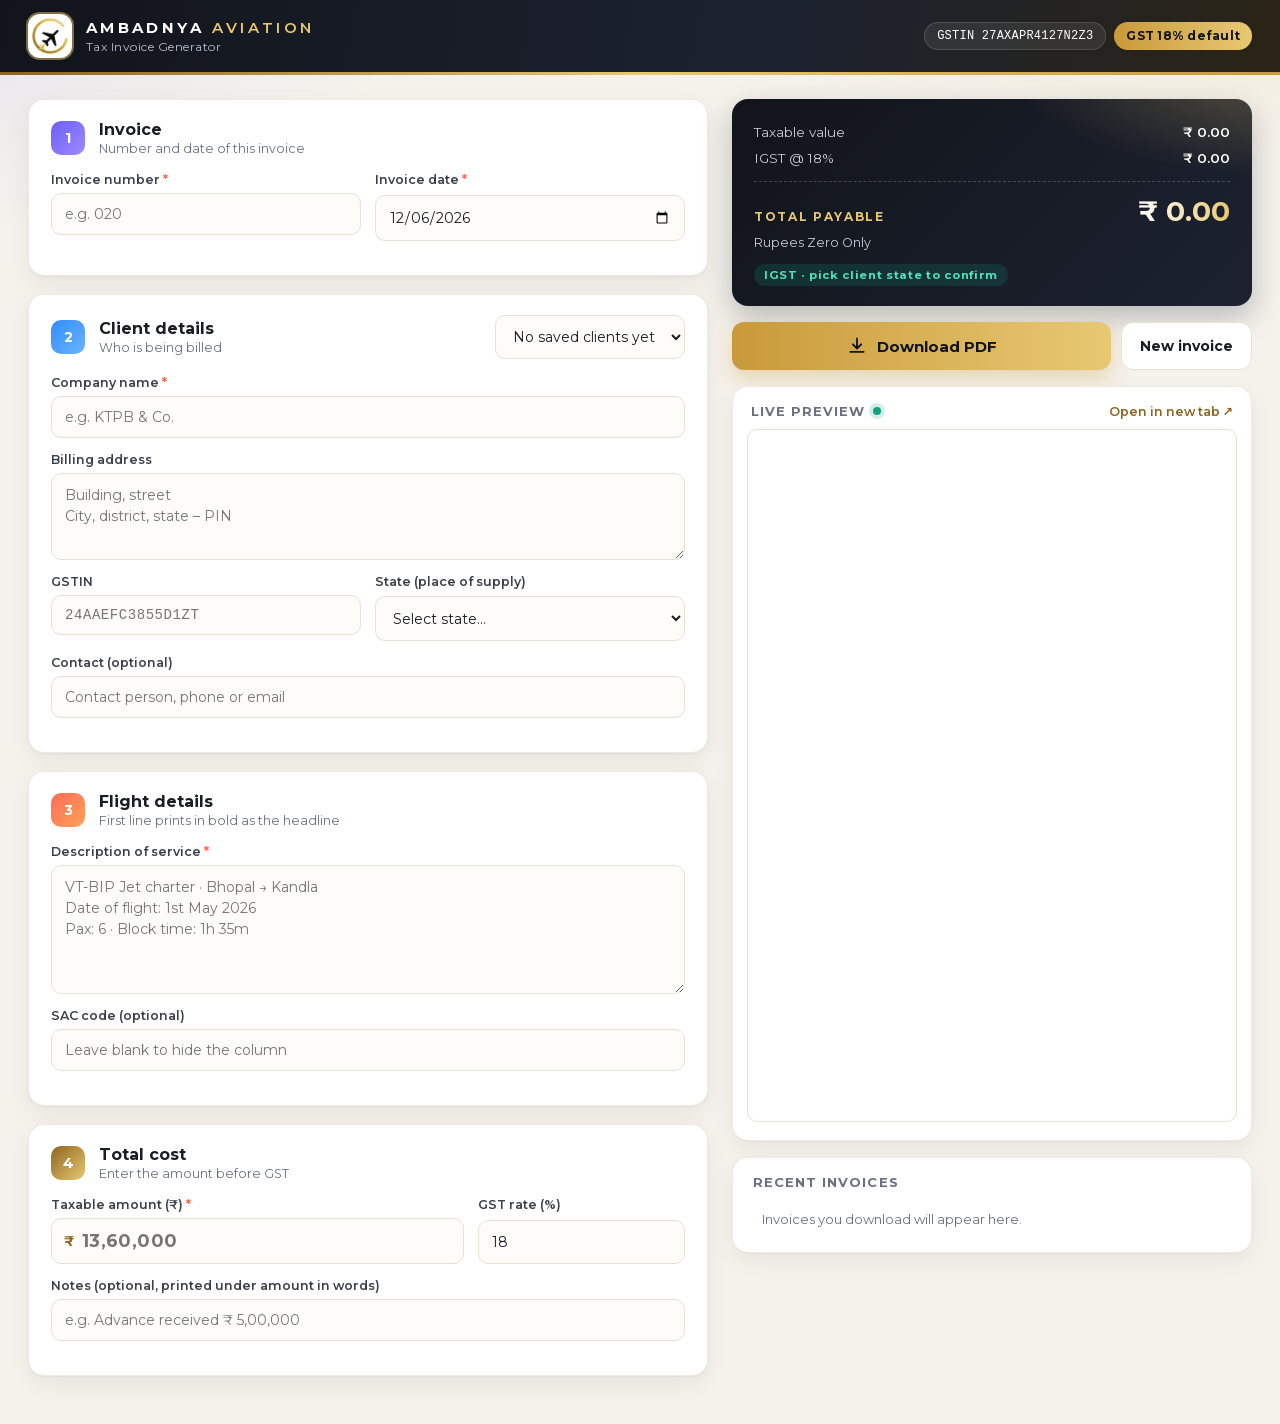
==== index.html @ 086a18ab "Add Ambadnya Aviation tax invoice generator dashboard Browser-only dashboard that produces branded A" ====
<!doctype html>
<html lang="en">
<head>
  <meta charset="utf-8" />
  <meta name="viewport" content="width=device-width, initial-scale=1" />
  <title>Ambadnya Aviation · Invoice Generator</title>
  <link rel="icon" href="assets/logo-mark.png" />
  <link rel="stylesheet" href="assets/styles.css" />
</head>
<body>
  <header class="topbar">
    <div class="brand">
      <img src="assets/logo-mark.png" alt="" class="brand-mark" />
      <div>
        <div class="brand-name">AMBADNYA <span>AVIATION</span></div>
        <div class="brand-sub">Tax Invoice Generator</div>
      </div>
    </div>
    <div class="topbar-meta">
      <span class="chip" id="chip-gstin"></span>
      <span class="chip chip-gold" id="chip-rate"></span>
    </div>
  </header>

  <main class="layout">
    <section class="form-col">
      <form id="invoice-form" novalidate autocomplete="off">

        <div class="card">
          <div class="card-head">
            <span class="step step-1">1</span>
            <div><h2>Invoice</h2><p>Number and date of this invoice</p></div>
          </div>
          <div class="grid-2">
            <label class="field">
              <span>Invoice number <b>*</b></span>
              <input id="invoiceNo" name="invoiceNo" placeholder="e.g. 020" required />
              <small id="invoiceNo-hint" class="hint"></small>
            </label>
            <label class="field">
              <span>Invoice date <b>*</b></span>
              <input id="date" name="date" type="date" required />
            </label>
          </div>
        </div>

        <div class="card">
          <div class="card-head">
            <span class="step step-2">2</span>
            <div><h2>Client details</h2><p>Who is being billed</p></div>
            <div class="card-tools">
              <select id="savedClients" aria-label="Load a saved client">
                <option value="">Saved clients…</option>
              </select>
            </div>
          </div>
          <label class="field">
            <span>Company name <b>*</b></span>
            <input id="clientName" name="clientName" placeholder="e.g. KTPB & Co." required />
          </label>
          <label class="field">
            <span>Billing address</span>
            <textarea id="clientAddress" name="clientAddress" rows="3" placeholder="Building, street&#10;City, district, state – PIN"></textarea>
          </label>
          <div class="grid-2">
            <label class="field">
              <span>GSTIN</span>
              <input id="clientGstin" name="clientGstin" maxlength="15" placeholder="24AAEFC3855D1ZT" class="mono upper" />
              <small id="gstin-hint" class="hint"></small>
            </label>
            <label class="field">
              <span>State (place of supply)</span>
              <select id="clientState" name="clientState"></select>
            </label>
          </div>
          <label class="field">
            <span>Contact (optional)</span>
            <input id="clientContact" name="clientContact" placeholder="Contact person, phone or email" />
          </label>
        </div>

        <div class="card">
          <div class="card-head">
            <span class="step step-3">3</span>
            <div><h2>Flight details</h2><p>First line prints in bold as the headline</p></div>
          </div>
          <label class="field">
            <span>Description of service <b>*</b></span>
            <textarea id="flight" name="flight" rows="5" placeholder="VT-BIP Jet charter · Bhopal → Kandla&#10;Date of flight: 1st May 2026&#10;Pax: 6 · Block time: 1h 35m"></textarea>
          </label>
          <label class="field field-inline">
            <span>SAC code (optional)</span>
            <input id="sac" name="sac" placeholder="Leave blank to hide the column" />
          </label>
        </div>

        <div class="card">
          <div class="card-head">
            <span class="step step-4">4</span>
            <div><h2>Total cost</h2><p>Enter the amount before GST</p></div>
          </div>
          <div class="grid-2 grid-amount">
            <label class="field">
              <span>Taxable amount (₹) <b>*</b></span>
              <div class="money"><i>₹</i><input id="amount" name="amount" inputmode="decimal" placeholder="13,60,000" /></div>
            </label>
            <label class="field">
              <span>GST rate (%)</span>
              <input id="gstRate" name="gstRate" type="number" min="0" max="28" step="0.5" />
            </label>
          </div>
          <label class="field">
            <span>Notes (optional, printed under amount in words)</span>
            <input id="notes" name="notes" placeholder="e.g. Advance received ₹ 5,00,000" />
          </label>
        </div>
      </form>
    </section>

    <aside class="side-col">
      <div class="summary">
        <div class="summary-row"><span>Taxable value</span><b id="s-taxable">₹ 0.00</b></div>
        <div id="s-taxlines"></div>
        <div class="summary-total"><span>Total payable</span><b id="s-total">₹ 0.00</b></div>
        <div class="summary-words" id="s-words">Rupees Zero Only</div>
        <div class="summary-tag" id="s-type">IGST · inter-state</div>
      </div>

      <div class="actions">
        <button type="button" id="btn-download" class="btn btn-primary">
          <svg viewBox="0 0 24 24" aria-hidden="true"><path d="M12 3v12m0 0-5-5m5 5 5-5M4 19h16" /></svg>
          Download PDF
        </button>
        <button type="button" id="btn-new" class="btn btn-ghost">New invoice</button>
      </div>
      <div id="form-error" class="form-error" role="alert"></div>

      <div class="preview card">
        <div class="preview-head">
          <h3>Live preview</h3>
          <span class="dot"></span>
          <a id="open-preview" class="preview-open" href="#" target="_blank" rel="noopener">Open in new tab ↗</a>
        </div>
        <iframe id="preview" title="Invoice PDF preview"></iframe>
      </div>

      <div class="card history">
        <div class="preview-head"><h3>Recent invoices</h3></div>
        <ul id="history"></ul>
      </div>
    </aside>
  </main>

  <script src="vendor/jspdf.umd.min.js"></script>
  <script src="assets/embedded.js"></script>
  <script src="assets/config.js"></script>
  <script src="assets/invoice.js"></script>
  <script src="assets/app.js"></script>
</body>
</html>
---- assets/styles.css ----
:root {
  --ink: #11141a;
  --ink-2: #1c2230;
  --gold: #c99a3b;
  --gold-2: #e8c873;
  --gold-deep: #8c651e;
  --bg: #f5f2ec;
  --card: #ffffff;
  --text: #1a1d24;
  --muted: #6a7080;
  --line: #e7e1d4;
  --focus: #c99a3b;
  --teal: #10a37f;
  --violet: #6d5dfc;
  --coral: #ff6b57;
  --sky: #2f8cff;
  --danger: #d93a3a;
  --radius: 16px;
  --shadow: 0 1px 2px rgba(17, 20, 26, .04), 0 8px 24px rgba(17, 20, 26, .06);
  font-family: "Montserrat", "Segoe UI", system-ui, -apple-system, sans-serif;
}


* { box-sizing: border-box; }
html, body { margin: 0; }
body {
  background:
    radial-gradient(1200px 500px at 100% -10%, rgba(232, 200, 115, .28), transparent 60%),
    radial-gradient(900px 400px at -10% 0%, rgba(109, 93, 252, .10), transparent 60%),
    var(--bg);
  color: var(--text);
  min-height: 100vh;
  font-size: 14px;
}

/* ---------- Top bar ---------- */
.topbar {
  position: sticky; top: 0; z-index: 10;
  display: flex; align-items: center; justify-content: space-between; gap: 16px;
  padding: 14px 28px;
  background: linear-gradient(100deg, var(--ink) 0%, var(--ink-2) 60%, #2a2416 100%);
  color: #fff;
  border-bottom: 3px solid transparent;
  border-image: linear-gradient(90deg, var(--gold-deep), var(--gold-2), var(--gold)) 1;
}
.brand { display: flex; align-items: center; gap: 14px; }
.brand-mark {
  width: 44px; height: 44px; border-radius: 12px; background: #fff; padding: 4px; object-fit: contain;
  box-shadow: 0 0 0 2px rgba(232, 200, 115, .5);
}
.brand-name { font-weight: 800; letter-spacing: .22em; font-size: 15px; }
.brand-name span { color: var(--gold-2); font-weight: 600; }
.brand-sub { font-size: 12px; color: #b9bfcc; letter-spacing: .04em; margin-top: 2px; }
.topbar-meta { display: flex; gap: 8px; flex-wrap: wrap; justify-content: flex-end; }
.chip {
  font-size: 12px; padding: 6px 12px; border-radius: 999px;
  background: rgba(255, 255, 255, .08); border: 1px solid rgba(255, 255, 255, .14);
  font-family: ui-monospace, SFMono-Regular, Menlo, monospace; letter-spacing: .02em;
}
.chip-gold { background: linear-gradient(90deg, var(--gold), var(--gold-2)); color: var(--ink); border: 0; font-weight: 700; font-family: inherit; }

/* ---------- Layout ---------- */
.layout {
  display: grid; grid-template-columns: minmax(0, 1fr) minmax(360px, 520px);
  gap: 24px; max-width: 1360px; margin: 0 auto; padding: 24px 28px 48px;
}
.form-col form { display: grid; gap: 18px; }
.side-col { display: grid; gap: 16px; align-content: start; position: sticky; top: 92px; }

/* ---------- Cards ---------- */
.card {
  background: var(--card); border-radius: var(--radius); box-shadow: var(--shadow);
  padding: 20px 22px; border: 1px solid rgba(231, 225, 212, .7);
}
.card-head { display: flex; align-items: center; gap: 14px; margin-bottom: 16px; }
.card-head h2 { margin: 0; font-size: 16px; font-weight: 700; }
.card-head p { margin: 2px 0 0; color: var(--muted); font-size: 12.5px; }
.card-tools { margin-left: auto; }
.card-tools select { min-width: 170px; }
.step {
  width: 34px; height: 34px; border-radius: 10px; display: grid; place-items: center; flex: none;
  font-weight: 800; color: #fff; font-size: 14px;
}
.step-1 { background: linear-gradient(135deg, var(--violet), #9b8cff); }
.step-2 { background: linear-gradient(135deg, var(--sky), #6cb4ff); }
.step-3 { background: linear-gradient(135deg, var(--coral), #ffa25a); }
.step-4 { background: linear-gradient(135deg, var(--gold-deep), var(--gold-2)); }

/* ---------- Fields ---------- */
.grid-2 { display: grid; grid-template-columns: 1fr 1fr; gap: 14px; }
.grid-amount { grid-template-columns: 2fr 1fr; }
.field { display: grid; gap: 6px; margin-bottom: 14px; }
.grid-2 .field { margin-bottom: 14px; }
.field > span { font-size: 12.5px; font-weight: 600; color: #3a3f4b; }
.field b { color: var(--coral); font-weight: 700; }
input, textarea, select {
  font: inherit; color: var(--text); width: 100%;
  padding: 11px 13px; border-radius: 10px; border: 1.5px solid var(--line); background: #fdfcf9;
  transition: border-color .15s, box-shadow .15s, background .15s;
}
textarea { resize: vertical; line-height: 1.5; }
input:focus, textarea:focus, select:focus {
  outline: none; border-color: var(--focus); background: #fff;
  box-shadow: 0 0 0 4px rgba(201, 154, 59, .16);
}
input.invalid, textarea.invalid { border-color: var(--danger); box-shadow: 0 0 0 4px rgba(217, 58, 58, .12); }
.mono { font-family: ui-monospace, SFMono-Regular, Menlo, monospace; letter-spacing: .04em; }
.upper { text-transform: uppercase; }
.hint { font-size: 12px; color: var(--muted); min-height: 0; }
.hint.ok { color: var(--teal); }
.hint.bad { color: var(--danger); }
.money { position: relative; }
.money i {
  position: absolute; left: 13px; top: 50%; transform: translateY(-50%);
  font-style: normal; font-weight: 700; color: var(--gold-deep);
}
.money input { padding-left: 30px; font-size: 18px; font-weight: 700; letter-spacing: .02em; }

/* ---------- Summary ---------- */
.summary {
  border-radius: var(--radius); padding: 20px 22px; color: #fff;
  background:
    radial-gradient(500px 200px at 110% -20%, rgba(232, 200, 115, .35), transparent 60%),
    linear-gradient(135deg, var(--ink) 0%, var(--ink-2) 100%);
  box-shadow: 0 12px 30px rgba(17, 20, 26, .25);
}
.summary-row { display: flex; justify-content: space-between; padding: 5px 0; color: #c8cdd8; font-size: 13.5px; }
.summary-row b { color: #fff; font-weight: 600; font-variant-numeric: tabular-nums; }
.summary-total {
  display: flex; justify-content: space-between; align-items: baseline;
  margin-top: 10px; padding-top: 12px; border-top: 1px dashed rgba(255, 255, 255, .2);
}
.summary-total span { font-size: 12px; letter-spacing: .14em; text-transform: uppercase; color: var(--gold-2); font-weight: 700; }
.summary-total b {
  font-size: 28px; font-weight: 800; font-variant-numeric: tabular-nums;
  background: linear-gradient(90deg, #fff, var(--gold-2)); -webkit-background-clip: text; background-clip: text; color: transparent;
}
.summary-words { font-size: 12.5px; color: #c8cdd8; margin-top: 6px; line-height: 1.45; }
.summary-tag {
  display: inline-block; margin-top: 12px; font-size: 11.5px; font-weight: 700; letter-spacing: .06em;
  padding: 4px 10px; border-radius: 999px; background: rgba(16, 163, 127, .18); color: #4fe0b8;
}

/* ---------- Buttons ---------- */
.actions { display: grid; grid-template-columns: 1fr auto; gap: 10px; }
.btn {
  font: inherit; font-weight: 700; border: 0; border-radius: 12px; padding: 14px 18px; cursor: pointer;
  display: inline-flex; align-items: center; justify-content: center; gap: 10px;
  transition: transform .12s, box-shadow .12s, filter .12s;
}
.btn svg { width: 20px; height: 20px; fill: none; stroke: currentColor; stroke-width: 2.2; stroke-linecap: round; stroke-linejoin: round; }
.btn-primary {
  color: var(--ink); font-size: 15px;
  background: linear-gradient(90deg, var(--gold), var(--gold-2));
  box-shadow: 0 8px 20px rgba(201, 154, 59, .35);
}
.btn-primary:hover { transform: translateY(-1px); filter: brightness(1.04); }
.btn-primary:active { transform: translateY(0); }
.btn-ghost { background: #fff; color: var(--text); border: 1.5px solid var(--line); }
.btn-ghost:hover { border-color: var(--gold); }
.btn:focus-visible { outline: 3px solid rgba(201, 154, 59, .5); outline-offset: 2px; }
.form-error { color: var(--danger); font-size: 13px; font-weight: 600; min-height: 0; }
.form-error:empty { display: none; }

/* ---------- Preview ---------- */
.preview { padding: 14px; }
.preview-head { display: flex; align-items: center; gap: 8px; margin: 2px 4px 10px; }
.preview-head h3 { margin: 0; font-size: 13px; letter-spacing: .08em; text-transform: uppercase; color: var(--muted); }
.preview-open { margin-left: auto; font-size: 12.5px; font-weight: 600; color: var(--gold-deep); text-decoration: none; }
.preview-open:hover { text-decoration: underline; }
.dot { width: 8px; height: 8px; border-radius: 50%; background: var(--teal); box-shadow: 0 0 0 4px rgba(16, 163, 127, .18); }
#preview { width: 100%; aspect-ratio: 210 / 297; border: 1px solid var(--line); border-radius: 10px; background: #fff; }

/* ---------- History ---------- */
.history { padding: 14px 16px; }
#history { list-style: none; margin: 0; padding: 0; display: grid; gap: 6px; }
#history li {
  display: flex; justify-content: space-between; align-items: center; gap: 10px;
  padding: 10px 12px; border-radius: 10px; background: #faf8f3; cursor: pointer; border: 1px solid transparent;
}
#history li:hover { border-color: var(--gold-2); background: #fff; }
#history .h-no { font-weight: 700; }
#history .h-client { color: var(--muted); font-size: 12.5px; overflow: hidden; text-overflow: ellipsis; white-space: nowrap; }
#history .h-amt { font-weight: 700; font-variant-numeric: tabular-nums; white-space: nowrap; }
#history .empty { color: var(--muted); background: none; cursor: default; font-size: 13px; }

/* ---------- Responsive ---------- */
@media (max-width: 1080px) {
  .layout { grid-template-columns: 1fr; }
  .side-col { position: static; }
}
@media (max-width: 640px) {
  .topbar { padding: 12px 16px; }
  .topbar-meta { display: none; }
  .layout { padding: 16px; }
  .grid-2, .grid-amount { grid-template-columns: 1fr; gap: 0; }
  .card { padding: 16px; }
  .card-head { flex-wrap: wrap; }
  .card-tools { margin-left: 0; width: 100%; }
}
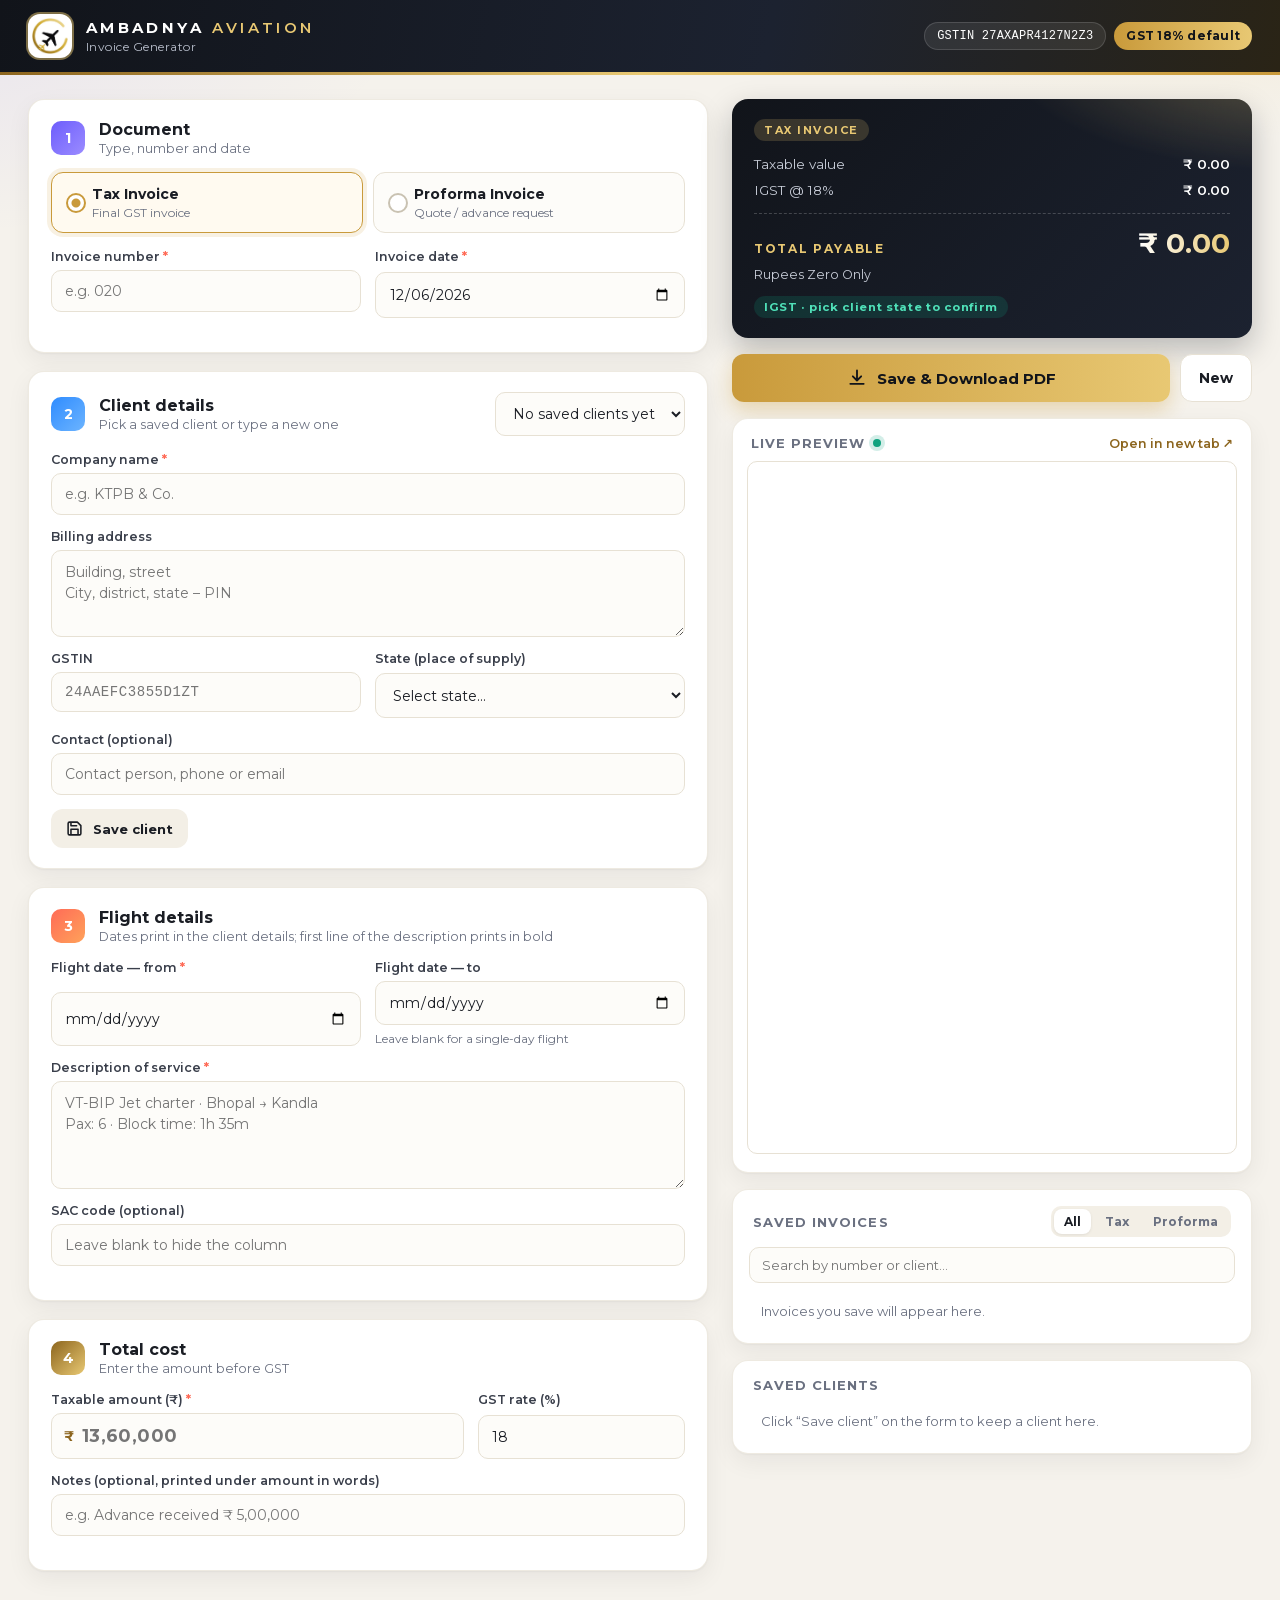
==== commit a865d81f: "Add proforma invoices, tax-invoice reminders, edit/delete, client manager, flight dates - Document t" ====
--- a/index.html
+++ b/index.html
@@ -13,10 +13,14 @@
       <img src="assets/logo-mark.png" alt="" class="brand-mark" />
       <div>
         <div class="brand-name">AMBADNYA <span>AVIATION</span></div>
-        <div class="brand-sub">Tax Invoice Generator</div>
+        <div class="brand-sub">Invoice Generator</div>
       </div>
     </div>
     <div class="topbar-meta">
+      <button type="button" id="bell" class="bell" hidden title="Proformas waiting for a tax invoice">
+        <svg viewBox="0 0 24 24" aria-hidden="true"><path d="M6 8a6 6 0 1 1 12 0c0 7 3 9 3 9H3s3-2 3-9M10.3 21a1.94 1.94 0 0 0 3.4 0" /></svg>
+        <span id="bell-count">0</span>
+      </button>
       <span class="chip" id="chip-gstin"></span>
       <span class="chip chip-gold" id="chip-rate"></span>
     </div>
@@ -24,21 +28,42 @@
 
   <main class="layout">
     <section class="form-col">
+
+      <div id="reminders" class="reminders" hidden>
+        <div class="reminders-head">
+          <span class="reminders-icon">⏰</span>
+          <div>
+            <h2 id="reminders-title">Tax invoices pending</h2>
+            <p>These proformas don't have a tax invoice yet.</p>
+          </div>
+        </div>
+        <ul id="reminder-list"></ul>
+      </div>
+
+      <div id="mode-banner" class="mode-banner" hidden>
+        <span id="mode-text"></span>
+        <button type="button" id="mode-cancel" class="link-btn">Cancel</button>
+      </div>
+
       <form id="invoice-form" novalidate autocomplete="off">
 
         <div class="card">
           <div class="card-head">
             <span class="step step-1">1</span>
-            <div><h2>Invoice</h2><p>Number and date of this invoice</p></div>
+            <div><h2>Document</h2><p>Type, number and date</p></div>
+          </div>
+          <div class="doc-type" role="radiogroup" aria-label="Document type">
+            <label class="type-opt"><input type="radio" name="docType" value="tax" checked /><span><b>Tax Invoice</b><small>Final GST invoice</small></span></label>
+            <label class="type-opt"><input type="radio" name="docType" value="proforma" /><span><b>Proforma Invoice</b><small>Quote / advance request</small></span></label>
           </div>
           <div class="grid-2">
             <label class="field">
-              <span>Invoice number <b>*</b></span>
+              <span id="no-label">Invoice number <b>*</b></span>
               <input id="invoiceNo" name="invoiceNo" placeholder="e.g. 020" required />
               <small id="invoiceNo-hint" class="hint"></small>
             </label>
             <label class="field">
-              <span>Invoice date <b>*</b></span>
+              <span id="date-label">Invoice date <b>*</b></span>
               <input id="date" name="date" type="date" required />
             </label>
           </div>
@@ -47,7 +72,7 @@
         <div class="card">
           <div class="card-head">
             <span class="step step-2">2</span>
-            <div><h2>Client details</h2><p>Who is being billed</p></div>
+            <div><h2>Client details</h2><p>Pick a saved client or type a new one</p></div>
             <div class="card-tools">
               <select id="savedClients" aria-label="Load a saved client">
                 <option value="">Saved clients…</option>
@@ -56,7 +81,8 @@
           </div>
           <label class="field">
             <span>Company name <b>*</b></span>
-            <input id="clientName" name="clientName" placeholder="e.g. KTPB & Co." required />
+            <input id="clientName" name="clientName" placeholder="e.g. KTPB & Co." list="client-names" required />
+            <datalist id="client-names"></datalist>
           </label>
           <label class="field">
             <span>Billing address</span>
@@ -77,18 +103,36 @@
             <span>Contact (optional)</span>
             <input id="clientContact" name="clientContact" placeholder="Contact person, phone or email" />
           </label>
+          <div class="client-actions">
+            <button type="button" id="btn-save-client" class="btn btn-soft">
+              <svg viewBox="0 0 24 24" aria-hidden="true"><path d="M19 21H5a2 2 0 0 1-2-2V5a2 2 0 0 1 2-2h11l5 5v11a2 2 0 0 1-2 2zM17 21v-8H7v8M7 3v5h8" /></svg>
+              Save client
+            </button>
+            <span id="client-msg" class="hint"></span>
+          </div>
         </div>
 
         <div class="card">
           <div class="card-head">
             <span class="step step-3">3</span>
-            <div><h2>Flight details</h2><p>First line prints in bold as the headline</p></div>
+            <div><h2>Flight details</h2><p>Dates print in the client details; first line of the description prints in bold</p></div>
+          </div>
+          <div class="grid-2">
+            <label class="field">
+              <span>Flight date — from <b>*</b></span>
+              <input id="flightFrom" name="flightFrom" type="date" />
+            </label>
+            <label class="field">
+              <span>Flight date — to</span>
+              <input id="flightTo" name="flightTo" type="date" />
+              <small id="flight-hint" class="hint">Leave blank for a single-day flight</small>
+            </label>
           </div>
           <label class="field">
             <span>Description of service <b>*</b></span>
-            <textarea id="flight" name="flight" rows="5" placeholder="VT-BIP Jet charter · Bhopal → Kandla&#10;Date of flight: 1st May 2026&#10;Pax: 6 · Block time: 1h 35m"></textarea>
-          </label>
-          <label class="field field-inline">
+            <textarea id="flight" name="flight" rows="4" placeholder="VT-BIP Jet charter · Bhopal → Kandla&#10;Pax: 6 · Block time: 1h 35m"></textarea>
+          </label>
+          <label class="field">
             <span>SAC code (optional)</span>
             <input id="sac" name="sac" placeholder="Leave blank to hide the column" />
           </label>
@@ -119,6 +163,7 @@
 
     <aside class="side-col">
       <div class="summary">
+        <div class="summary-kind" id="s-kind">Tax Invoice</div>
         <div class="summary-row"><span>Taxable value</span><b id="s-taxable">₹ 0.00</b></div>
         <div id="s-taxlines"></div>
         <div class="summary-total"><span>Total payable</span><b id="s-total">₹ 0.00</b></div>
@@ -129,11 +174,12 @@
       <div class="actions">
         <button type="button" id="btn-download" class="btn btn-primary">
           <svg viewBox="0 0 24 24" aria-hidden="true"><path d="M12 3v12m0 0-5-5m5 5 5-5M4 19h16" /></svg>
-          Download PDF
+          <span id="btn-download-label">Save &amp; Download PDF</span>
         </button>
-        <button type="button" id="btn-new" class="btn btn-ghost">New invoice</button>
+        <button type="button" id="btn-new" class="btn btn-ghost">New</button>
       </div>
       <div id="form-error" class="form-error" role="alert"></div>
+      <div id="toast" class="toast" role="status"></div>
 
       <div class="preview card">
         <div class="preview-head">
@@ -145,8 +191,21 @@
       </div>
 
       <div class="card history">
-        <div class="preview-head"><h3>Recent invoices</h3></div>
+        <div class="preview-head">
+          <h3>Saved invoices</h3>
+          <div class="filters" role="tablist">
+            <button type="button" class="filter on" data-f="all">All</button>
+            <button type="button" class="filter" data-f="tax">Tax</button>
+            <button type="button" class="filter" data-f="proforma">Proforma</button>
+          </div>
+        </div>
+        <input id="history-search" class="search" placeholder="Search by number or client…" />
         <ul id="history"></ul>
+      </div>
+
+      <div class="card history">
+        <div class="preview-head"><h3>Saved clients</h3></div>
+        <ul id="client-list"></ul>
       </div>
     </aside>
   </main>
--- a/assets/styles.css
+++ b/assets/styles.css
@@ -171,18 +171,116 @@
 .dot { width: 8px; height: 8px; border-radius: 50%; background: var(--teal); box-shadow: 0 0 0 4px rgba(16, 163, 127, .18); }
 #preview { width: 100%; aspect-ratio: 210 / 297; border: 1px solid var(--line); border-radius: 10px; background: #fff; }
 
-/* ---------- History ---------- */
+/* ---------- Lists (saved invoices, clients, reminders) ---------- */
 .history { padding: 14px 16px; }
-#history { list-style: none; margin: 0; padding: 0; display: grid; gap: 6px; }
-#history li {
+.history .preview-head { flex-wrap: wrap; }
+#history, #client-list, #reminder-list { list-style: none; margin: 0; padding: 0; display: grid; gap: 8px; }
+#history { max-height: 520px; overflow-y: auto; }
+#client-list { max-height: 360px; overflow-y: auto; }
+#history li, #client-list li, #reminder-list li {
   display: flex; justify-content: space-between; align-items: center; gap: 10px;
-  padding: 10px 12px; border-radius: 10px; background: #faf8f3; cursor: pointer; border: 1px solid transparent;
-}
-#history li:hover { border-color: var(--gold-2); background: #fff; }
-#history .h-no { font-weight: 700; }
-#history .h-client { color: var(--muted); font-size: 12.5px; overflow: hidden; text-overflow: ellipsis; white-space: nowrap; }
-#history .h-amt { font-weight: 700; font-variant-numeric: tabular-nums; white-space: nowrap; }
-#history .empty { color: var(--muted); background: none; cursor: default; font-size: 13px; }
+  padding: 10px 12px; border-radius: 12px; background: #faf8f3; border: 1px solid transparent;
+}
+#history li:hover, #client-list li:hover { border-color: var(--gold-2); background: #fff; }
+#history li.active { border-color: var(--gold); background: #fffaf0; box-shadow: inset 3px 0 0 var(--gold); }
+.li-main { min-width: 0; flex: 1; }
+.h-no { font-weight: 700; display: flex; align-items: center; gap: 6px; flex-wrap: wrap; }
+.h-client { color: var(--muted); font-size: 12.5px; overflow: hidden; text-overflow: ellipsis; white-space: nowrap; }
+.h-amt { font-weight: 700; font-size: 13px; font-variant-numeric: tabular-nums; margin-top: 2px; }
+li.empty { color: var(--muted); background: none !important; font-size: 13px; border: 0 !important; }
+.row-actions { display: flex; gap: 6px; flex: none; flex-wrap: wrap; justify-content: flex-end; }
+.mini {
+  font: inherit; font-size: 12px; font-weight: 700; padding: 6px 10px; border-radius: 8px; cursor: pointer;
+  background: #fff; border: 1.5px solid var(--line); color: var(--text);
+}
+.mini:hover { border-color: var(--gold); }
+.mini.primary { background: linear-gradient(90deg, var(--gold), var(--gold-2)); border-color: transparent; color: var(--ink); }
+.mini.danger { color: var(--danger); }
+.mini.danger:hover { border-color: var(--danger); background: #fff5f5; }
+.badge { font-size: 10.5px; font-weight: 700; letter-spacing: .03em; padding: 2px 8px; border-radius: 999px; }
+.b-tax { background: rgba(47, 140, 255, .12); color: #1d6fd6; }
+.b-pro { background: rgba(109, 93, 252, .12); color: #5546e0; }
+.b-wait { background: rgba(255, 107, 87, .14); color: #d9452f; }
+.b-done { background: rgba(16, 163, 127, .14); color: #0c8466; }
+.filters { margin-left: auto; display: flex; gap: 4px; background: #f3efe6; padding: 3px; border-radius: 10px; }
+.filter { font: inherit; font-size: 12px; font-weight: 700; border: 0; background: none; padding: 5px 10px; border-radius: 8px; cursor: pointer; color: var(--muted); }
+.filter.on { background: #fff; color: var(--text); box-shadow: 0 1px 3px rgba(0,0,0,.08); }
+.search { margin-bottom: 10px; padding: 9px 12px; font-size: 13px; }
+
+/* ---------- Document type ---------- */
+.doc-type { display: grid; grid-template-columns: 1fr 1fr; gap: 10px; margin-bottom: 16px; }
+.type-opt { position: relative; cursor: pointer; }
+.type-opt input { position: absolute; opacity: 0; pointer-events: none; }
+.type-opt span {
+  display: grid; gap: 2px; padding: 12px 14px 12px 40px; border-radius: 12px; border: 1.5px solid var(--line);
+  background: #fdfcf9; transition: all .15s; position: relative;
+}
+.type-opt span::before {
+  content: ""; position: absolute; left: 14px; top: 50%; transform: translateY(-50%);
+  width: 16px; height: 16px; border-radius: 50%; border: 2px solid #c9c2b2; background: #fff;
+}
+.type-opt b { font-size: 14px; }
+.type-opt small { font-size: 12px; color: var(--muted); }
+.type-opt input:checked + span { border-color: var(--gold); background: #fffaf0; box-shadow: 0 0 0 4px rgba(201,154,59,.14); }
+.type-opt input:checked + span::before { border-color: var(--gold); background: radial-gradient(circle, var(--gold) 0 4px, #fff 5px); }
+.type-opt input[value="proforma"]:checked + span { border-color: var(--violet); background: #f6f4ff; box-shadow: 0 0 0 4px rgba(109,93,252,.14); }
+.type-opt input[value="proforma"]:checked + span::before { border-color: var(--violet); background: radial-gradient(circle, var(--violet) 0 4px, #fff 5px); }
+.type-opt input:focus-visible + span { outline: 3px solid rgba(201,154,59,.5); outline-offset: 2px; }
+
+.summary-kind {
+  display: inline-block; font-size: 11px; font-weight: 800; letter-spacing: .14em; text-transform: uppercase;
+  padding: 4px 10px; border-radius: 999px; margin-bottom: 10px; background: rgba(232,200,115,.18); color: var(--gold-2);
+}
+.summary-kind.is-proforma { background: rgba(155,140,255,.2); color: #c3b9ff; }
+
+/* ---------- Client save ---------- */
+.client-actions { display: flex; align-items: center; gap: 12px; }
+.btn-soft { background: #f3efe6; color: var(--text); padding: 10px 14px; font-size: 13px; border: 1.5px solid transparent; }
+.btn-soft:hover { border-color: var(--gold); background: #fff; }
+.btn-soft svg { width: 17px; height: 17px; }
+
+/* ---------- Reminders ---------- */
+.reminders {
+  margin-bottom: 18px; border-radius: var(--radius); padding: 18px 20px;
+  background: linear-gradient(135deg, #fff4ef 0%, #fff9ec 100%); border: 1.5px solid #ffd2c4;
+  box-shadow: 0 8px 24px rgba(255, 107, 87, .10);
+}
+.reminders-head { display: flex; gap: 12px; align-items: center; margin-bottom: 12px; }
+.reminders-icon { font-size: 22px; width: 42px; height: 42px; display: grid; place-items: center; border-radius: 12px; background: #fff; box-shadow: 0 2px 6px rgba(255,107,87,.18); }
+.reminders h2 { margin: 0; font-size: 16px; }
+.reminders p { margin: 2px 0 0; color: var(--muted); font-size: 12.5px; }
+#reminder-list li { background: #fff; }
+#reminder-list li.late { box-shadow: inset 3px 0 0 var(--coral); }
+#reminder-list li.soon { box-shadow: inset 3px 0 0 var(--gold); }
+.pill { display: inline-block; margin-top: 4px; font-size: 11px; font-weight: 700; padding: 2px 8px; border-radius: 999px; }
+.pill.late { background: rgba(255,107,87,.14); color: #d9452f; }
+.pill.soon { background: rgba(201,154,59,.16); color: var(--gold-deep); }
+
+.bell {
+  position: relative; display: inline-flex; align-items: center; gap: 6px; cursor: pointer;
+  font: inherit; font-weight: 800; font-size: 13px; color: var(--ink);
+  background: #fff; border: 0; border-radius: 999px; padding: 6px 12px 6px 10px;
+}
+.bell svg { width: 17px; height: 17px; fill: none; stroke: currentColor; stroke-width: 2.2; stroke-linecap: round; stroke-linejoin: round; }
+.bell.hot { background: var(--coral); color: #fff; animation: pulse 2s infinite; }
+@keyframes pulse { 0%,100% { box-shadow: 0 0 0 0 rgba(255,107,87,.6); } 50% { box-shadow: 0 0 0 6px rgba(255,107,87,0); } }
+@media (prefers-reduced-motion: reduce) { .bell.hot { animation: none; } }
+
+/* ---------- Mode banner + toast ---------- */
+.mode-banner {
+  display: flex; align-items: center; justify-content: space-between; gap: 12px;
+  margin-bottom: 18px; padding: 12px 16px; border-radius: 12px; font-size: 13.5px;
+}
+.mode-banner.edit { background: #fff7e6; border: 1.5px solid var(--gold-2); }
+.mode-banner.convert { background: #eefaf5; border: 1.5px solid #8fdcc3; }
+.link-btn { font: inherit; font-weight: 700; font-size: 13px; background: none; border: 0; color: var(--gold-deep); cursor: pointer; text-decoration: underline; }
+.toast {
+  position: fixed; left: 50%; bottom: 24px; transform: translate(-50%, 20px); opacity: 0; pointer-events: none;
+  background: var(--ink); color: #fff; padding: 12px 18px; border-radius: 12px; font-size: 13.5px; font-weight: 600;
+  box-shadow: 0 10px 30px rgba(0,0,0,.25); transition: all .25s; z-index: 50; max-width: calc(100% - 32px);
+}
+.toast.show { opacity: 1; transform: translate(-50%, 0); }
+[hidden] { display: none !important; }
 
 /* ---------- Responsive ---------- */
 @media (max-width: 1080px) {
@@ -191,10 +289,13 @@
 }
 @media (max-width: 640px) {
   .topbar { padding: 12px 16px; }
-  .topbar-meta { display: none; }
+  .topbar-meta .chip { display: none; }
   .layout { padding: 16px; }
   .grid-2, .grid-amount { grid-template-columns: 1fr; gap: 0; }
   .card { padding: 16px; }
   .card-head { flex-wrap: wrap; }
   .card-tools { margin-left: 0; width: 100%; }
-}
+  .doc-type { grid-template-columns: 1fr; }
+  #history li, #client-list li, #reminder-list li { flex-direction: column; align-items: stretch; }
+  .row-actions { justify-content: flex-start; }
+}
